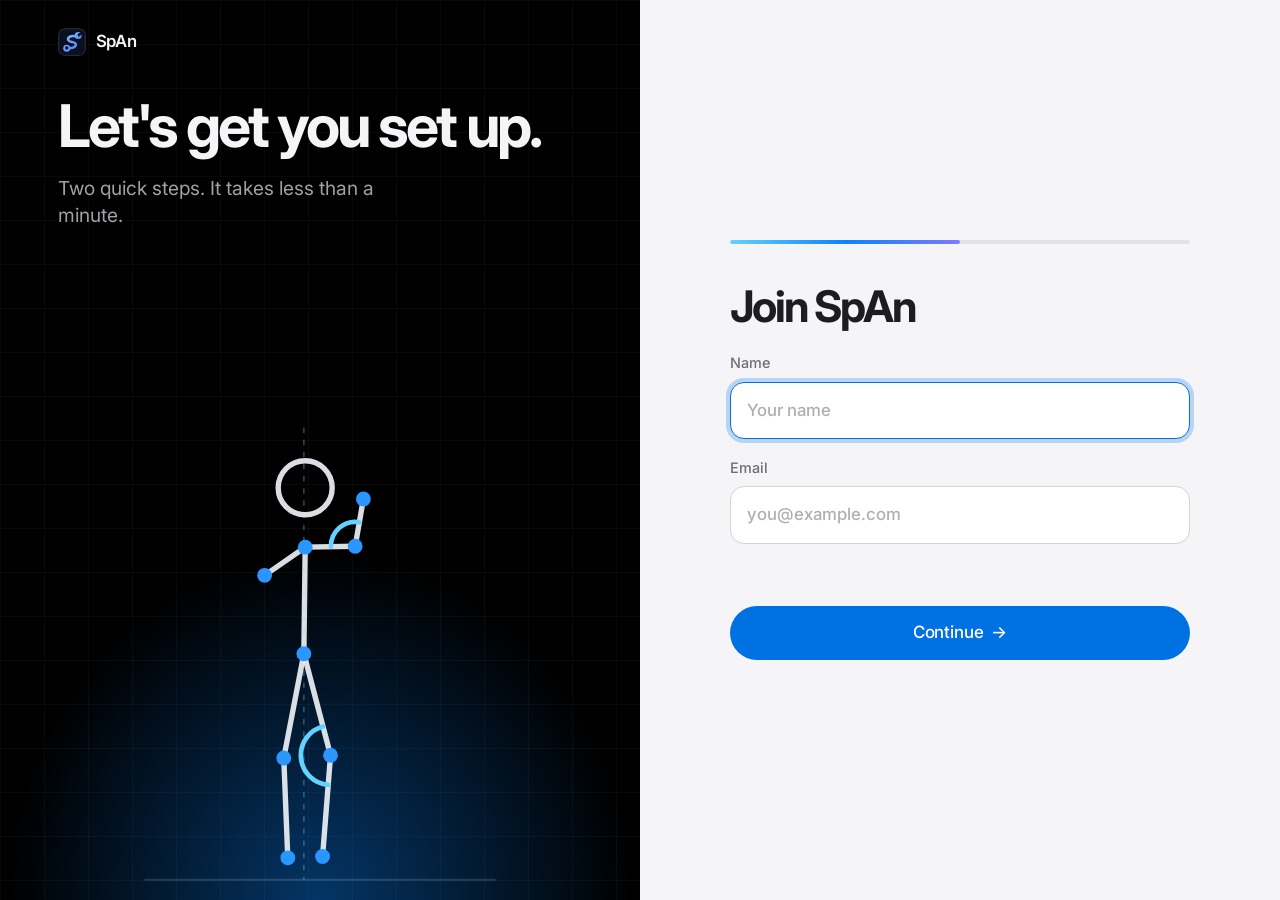
==== dashboard.html @ 06a936cd "Signup + Dashboard" ====
<!DOCTYPE html>
<html lang="en">
<head>
  <meta charset="UTF-8">
  <meta name="viewport" content="width=device-width, initial-scale=1">
  <title>Dashboard | SpAn</title>
  <meta name="theme-color" content="#000000">
  <link rel="icon" href="favicon.svg" type="image/svg+xml">
  <link rel="apple-touch-icon" href="favicon.svg">
  <link rel="preconnect" href="https://fonts.googleapis.com">
  <link rel="preconnect" href="https://fonts.gstatic.com" crossorigin>
  <link href="https://fonts.googleapis.com/css2?family=Inter:wght@400;500;600;700;800&display=swap" rel="stylesheet">
  <link rel="stylesheet" href="css/base.css">
  <link rel="stylesheet" href="css/dashboard.css">
</head>
<body class="theme-light">

  <header class="nav">
    <div class="nav-inner">
      <a class="logo" href="index.html" aria-label="SpAn home">
        <img src="favicon.svg" alt="" width="26" height="26">
        <span>SpAn</span>
      </a>
      <button class="nav-link signout" id="signout" type="button">Sign out</button>
    </div>
  </header>

  <main class="dash">
    <div class="welcome">
      <h1 id="welcome">Welcome</h1>
      <p id="welcome-sub"></p>
    </div>

    <div class="cols">

      <!-- COLUMN 1: you -->
      <div class="col">
        <section class="card reveal" data-delay="0">
          <h2>Your profile</h2>
          <div class="stats">
            <div class="stat"><span class="stat-v"><b id="s-height">0</b><small>cm</small></span><span class="stat-l">Height</span></div>
            <div class="stat"><span class="stat-v"><b id="s-wingspan">0</b><small>cm</small></span><span class="stat-l">Wingspan</span></div>
            <div class="stat"><span class="stat-v"><b id="s-weight">0</b><small>kg</small></span><span class="stat-l">Weight</span></div>
            <div class="stat"><span class="stat-v"><b id="s-vertical">0</b><small>cm</small></span><span class="stat-l">Vertical</span></div>
          </div>
          <p class="ratio-line">Wingspan-to-height <b id="s-ratio">&ndash;</b></p>
        </section>

        <section class="card reveal" data-delay="100">
          <h2>You vs <span id="cmp-name">match</span></h2>
          <div class="cmp" id="cmp"></div>
          <div class="legend"><span><i class="you"></i>You</span><span><i class="them"></i><span id="cmp-legend-name">Match</span></span></div>
        </section>

        <section class="card reveal" data-delay="200">
          <h2>Starter tips</h2>
          <ul class="tips" id="tips"></ul>
        </section>
      </div>

      <!-- COLUMN 2: match + form -->
      <div class="col">
        <section class="card match reveal" data-delay="60">
          <div class="avatar" id="m-avatar">--</div>
          <div class="match-info">
            <h2 id="m-name">&ndash;</h2>
            <p><span class="tag" id="m-source"></span><span id="m-build"></span></p>
          </div>
          <div class="ring" title="How closely your build matches">
            <svg viewBox="0 0 64 64" aria-hidden="true">
              <circle cx="32" cy="32" r="26" class="ring-bg"/>
              <circle cx="32" cy="32" r="26" class="ring-fg" id="ring-fg"/>
            </svg>
            <span class="ring-num"><b id="m-score">0</b>%</span>
          </div>
        </section>

        <section class="card form-card theme-dark reveal" data-delay="160">
          <div class="card-head">
            <h2>Shooting form</h2>
            <span class="phase-chip" id="f-phase">Set</span>
          </div>
          <div class="figure-wrap"><svg id="figure" role="img" aria-label="Animated shooting form skeleton"></svg></div>
          <div class="scrub">
            <input type="range" id="scrub" min="0" max="100" value="0" step="1" aria-label="Scrub through the shooting motion">
            <div class="scrub-labels"><span>Set</span><span>Load</span><span>Release</span><span>Follow</span></div>
          </div>
          <div class="readouts">
            <div><span>Elbow</span><b id="r-elbow">&ndash;</b></div>
            <div><span>Knee</span><b id="r-knee">&ndash;</b></div>
          </div>
          <p class="hint" id="scrub-hint">Drag to scrub through the shot</p>
        </section>
      </div>

      <!-- COLUMN 3: training + videos -->
      <div class="col">
        <section class="card reveal" data-delay="120">
          <div class="card-head">
            <h2>Training</h2>
            <span class="status"><i></i>Awaiting first session</span>
          </div>
          <ul class="areas-list">
            <li><span>Arm position and elbow angle</span><em><i></i></em></li>
            <li><span>Knee bend and leg extension</span><em><i></i></em></li>
            <li><span>Body alignment</span><em><i></i></em></li>
            <li><span>Jump height and release timing</span><em><i></i></em></li>
            <li><span>Follow-through</span><em><i></i></em></li>
          </ul>
          <p class="note">Camera comparison appears here once the model is connected.</p>
        </section>

        <section class="card theme-dark reveal" data-delay="220">
          <div class="card-head">
            <h2>Game videos</h2>
            <span class="status soon">Soon</span>
          </div>
          <div class="clips">
            <div class="clip"><span></span></div>
            <div class="clip"><span></span></div>
            <div class="clip"><span></span></div>
          </div>
          <p class="note">Footage of <span id="clip-name">your match</span> will play here.</p>
        </section>
      </div>

    </div>
  </main>

  <script src="js/storage.js"></script>
  <script src="js/common.js"></script>
  <script src="js/pose.js"></script>
  <script src="js/players.js"></script>
  <script src="js/dashboard.js"></script>
</body>
</html>
---- css/base.css ----
/* ===== Tokens ===== */
:root {
  --blue: #0071e3;
  --blue-hover: #0077ed;
  --cyan: #64d2ff;
  --grad: linear-gradient(90deg, #64d2ff, #0a84ff 50%, #7d7aff);
  --pad: clamp(20px, 5vw, 96px);   /* page gutter: sections run edge to edge */
  --radius: 32px;
  --ease: cubic-bezier(0.22, 1, 0.36, 1);
  --font: -apple-system, BlinkMacSystemFont, "SF Pro Display", "Inter", "Segoe UI", Roboto, sans-serif;
}

/* Dark scope (default) */
:root, .theme-dark {
  --bg: #000;
  --text: #f5f5f7;
  --muted: #a1a1a6;
  --card: #1d1d1f;
  --card-2: rgba(255, 255, 255, 0.07);
  --line: rgba(255, 255, 255, 0.14);
  --accent: #2997ff;
  --track: rgba(255, 255, 255, 0.12);
  --them: rgba(255, 255, 255, 0.42);
  --field-bg: rgba(255, 255, 255, 0.07);
  --field-line: rgba(255, 255, 255, 0.2);
  --bad: #ff6961;
}
/* Light scope */
.theme-light {
  --bg: #f5f5f7;
  --text: #1d1d1f;
  --muted: #6e6e73;
  --card: #fff;
  --card-2: #f5f5f7;
  --line: rgba(0, 0, 0, 0.12);
  --accent: #0071e3;
  --track: rgba(0, 0, 0, 0.08);
  --them: rgba(60, 60, 67, 0.3);
  --field-bg: #fff;
  --field-line: #d2d2d7;
  --bad: #d70015;
}
.theme-dark, .theme-light { background: var(--bg); color: var(--text); }

/* ===== Reset ===== */
* { box-sizing: border-box; }
html { scroll-behavior: smooth; scroll-padding-top: 64px; }
body {
  margin: 0; font-family: var(--font); line-height: 1.5; min-height: 100vh;
  -webkit-font-smoothing: antialiased; text-rendering: optimizeLegibility;
}
a { color: inherit; text-decoration: none; }
h1, h2, h3, p, ol, ul { margin: 0; }
::selection { background: rgba(0, 113, 227, 0.35); }
:focus-visible { outline: 2px solid var(--blue); outline-offset: 3px; border-radius: 8px; }

/* ===== Nav (translucent dark on every page, like apple.com) ===== */
.nav {
  position: sticky; top: 0; z-index: 50; color: #f5f5f7;
  background: rgba(22, 22, 23, 0.8);
  -webkit-backdrop-filter: saturate(180%) blur(20px);
  backdrop-filter: saturate(180%) blur(20px);
}
.nav-inner { height: 48px; padding: 0 var(--pad); display: flex; align-items: center; justify-content: space-between; gap: 24px; }
.logo { display: flex; align-items: center; gap: 10px; font-weight: 600; font-size: 1.05rem; letter-spacing: -0.01em; }
.logo img { border-radius: 7px; display: block; }
.nav-link { color: rgba(245, 245, 247, 0.8); font-size: 0.82rem; transition: color 0.2s; }
.nav-link:hover { color: #fff; }

/* ===== Buttons ===== */
.btn {
  display: inline-flex; align-items: center; justify-content: center; gap: 8px;
  padding: 14px 28px; border-radius: 980px; border: 0; cursor: pointer;
  font: inherit; font-size: 1.06rem; font-weight: 500; letter-spacing: -0.01em;
  transition: background 0.25s, transform 0.35s var(--ease);
}
.btn:active { transform: scale(0.97); }
.btn.primary { background: var(--blue); color: #fff; }
.btn.primary:hover { background: var(--blue-hover); transform: scale(1.03); }
.btn.small { padding: 5px 14px; font-size: 0.8rem; }
.btn.block { width: 100%; }
.btn .arrow { transition: transform 0.3s var(--ease); }
.btn:hover .arrow { transform: translateX(4px); }

/* ===== Forms ===== */
.field { display: grid; gap: 8px; font-size: 0.9rem; font-weight: 500; color: var(--muted); }
.field input {
  width: 100%; padding: 15px 16px; border-radius: 14px; border: 1px solid var(--field-line);
  background: var(--field-bg); color: var(--text); font: inherit; font-size: 1.05rem;
  transition: border-color 0.2s, box-shadow 0.2s;
}
.field input::placeholder { color: #8e8e93; opacity: 0.7; }
.field input:focus { outline: none; border-color: var(--blue); box-shadow: 0 0 0 4px rgba(0, 113, 227, 0.25); }
.field input.invalid { border-color: var(--bad); box-shadow: 0 0 0 4px rgba(255, 69, 58, 0.16); animation: shake 0.35s; }
.error { color: var(--bad); font-size: 0.9rem; min-height: 1.3em; }
@keyframes shake { 25% { transform: translateX(-4px); } 50% { transform: translateX(4px); } 75% { transform: translateX(-2px); } }

/* ===== Footer ===== */
.footer { padding: 28px var(--pad); color: var(--muted); border-top: 1px solid var(--line); font-size: 0.78rem; text-align: center; }

/* ===== Scroll reveal ===== */
.js .reveal { opacity: 0; transform: translateY(32px); transition: opacity 1s var(--ease), transform 1s var(--ease); }
.js .reveal.in { opacity: 1; transform: none; }

/* ===== Page transition ===== */
body { animation: pageIn 0.6s var(--ease) both; }
body.leaving { opacity: 0; transform: scale(0.99); transition: opacity 0.3s ease, transform 0.3s ease; }
@keyframes pageIn { from { opacity: 0; } to { opacity: 1; } }

@media (prefers-reduced-motion: reduce) {
  html { scroll-behavior: auto; }
  *, *::before, *::after { animation-duration: 0.01ms !important; animation-iteration-count: 1 !important; transition-duration: 0.01ms !important; }
  .js .reveal { opacity: 1; transform: none; }
}
---- css/dashboard.css ----
.signout { background: none; border: 0; padding: 6px 2px; font-family: inherit; cursor: pointer; }

/* Full-width layout: no max-width, just the page gutter */
.dash { padding: clamp(40px, 7vh, 80px) var(--pad) 120px; }

.welcome { margin-bottom: clamp(32px, 5vh, 56px); animation: rise 0.9s var(--ease) both; }
.welcome h1 { font-size: clamp(2.6rem, 6vw, 5rem); font-weight: 700; letter-spacing: -0.05em; line-height: 1.03; }
.welcome p { color: var(--muted); font-size: clamp(1.1rem, 1.8vw, 1.5rem); letter-spacing: -0.01em; margin-top: 12px; }
@keyframes rise { from { opacity: 0; transform: translateY(20px); } to { opacity: 1; transform: none; } }

/* 3 columns across the whole screen */
.cols { display: grid; grid-template-columns: minmax(0, 1fr) minmax(0, 1.15fr) minmax(0, 1fr); gap: 20px; align-items: start; }
.col { display: grid; gap: 20px; }

.card {
  background: var(--card); border-radius: var(--radius); padding: clamp(24px, 2.2vw, 36px);
  transition: transform 0.6s var(--ease), box-shadow 0.6s var(--ease), opacity 1s var(--ease);
}
.js .card.reveal { transition: opacity 1s var(--ease), transform 1s var(--ease), box-shadow 0.6s var(--ease); }
.js .card.reveal.in:hover { transform: translateY(-4px); box-shadow: 0 40px 80px -40px rgba(0, 0, 0, 0.3); }
.card.theme-dark { background: #000; }
.card h2 { font-size: 1.4rem; font-weight: 700; letter-spacing: -0.03em; margin-bottom: 20px; line-height: 1.2; }
.card-head { display: flex; align-items: center; justify-content: space-between; gap: 12px; margin-bottom: 20px; }
.card-head h2 { margin: 0; }

/* Profile */
.stats { display: grid; grid-template-columns: 1fr 1fr; gap: 12px; }
.stat {
  display: grid; gap: 2px; padding: 18px 20px; border-radius: 22px; background: var(--card-2);
  transition: transform 0.4s var(--ease), background 0.3s;
}
.stat:hover { transform: translateY(-3px); background: rgba(0, 113, 227, 0.08); }
.stat-v { display: flex; align-items: baseline; gap: 5px; }
.stat-v b { font-size: clamp(2rem, 2.6vw, 2.8rem); font-weight: 700; letter-spacing: -0.04em; font-variant-numeric: tabular-nums; }
.stat-v small { color: var(--muted); font-size: 0.85rem; }
.stat-l { color: var(--muted); font-size: 0.85rem; }
.ratio-line { margin-top: 18px; font-size: 0.92rem; color: var(--muted); }
.ratio-line b { color: var(--accent); margin-left: 6px; font-variant-numeric: tabular-nums; }

/* Comparison */
.cmp { display: grid; gap: 18px; }
.cmp-row { display: grid; gap: 7px; }
.cmp-top { display: flex; justify-content: space-between; font-size: 0.9rem; color: var(--muted); }
.cmp-top b { color: var(--text); font-weight: 600; font-variant-numeric: tabular-nums; }
.cmp-top .vals { display: flex; gap: 10px; }
.bar { height: 6px; border-radius: 6px; background: var(--track); overflow: hidden; }
.bar i { display: block; height: 100%; width: 0; border-radius: 6px; transition: width 1.2s var(--ease); }
.bar.you i { background: var(--grad); }
.bar.them i { background: var(--them); }
.legend { display: flex; gap: 16px; margin-top: 20px; font-size: 0.8rem; color: var(--muted); }
.legend span { display: inline-flex; align-items: center; gap: 6px; }
.legend i { width: 8px; height: 8px; border-radius: 50%; display: inline-block; }
.legend .you { background: var(--accent); }
.legend .them { background: var(--them); }

/* Tips */
.tips { list-style: none; margin: 0; padding: 0; display: grid; gap: 16px; }
.tips li { position: relative; padding-left: 22px; font-size: 0.98rem; line-height: 1.5; }
.tips li::before { content: ""; position: absolute; left: 0; top: 0.55em; width: 8px; height: 8px; border-radius: 50%; background: var(--accent); }

/* Match card (blue gradient tile) */
.card.match {
  display: flex; align-items: center; gap: 18px; color: #fff;
  background: linear-gradient(135deg, #0a84ff 0%, #5e5ce6 100%);
}
.avatar {
  width: 60px; height: 60px; flex: none; border-radius: 20px; display: grid; place-items: center;
  font-weight: 700; letter-spacing: 0.02em; color: #fff; background: rgba(255, 255, 255, 0.22);
}
.match-info { flex: 1; min-width: 0; }
.match-info h2 { font-size: 1.5rem; margin: 0 0 6px; }
.match-info p { display: flex; align-items: center; gap: 8px; color: rgba(255, 255, 255, 0.82); font-size: 0.85rem; flex-wrap: wrap; }
.tag { padding: 2px 10px; border-radius: 999px; background: rgba(255, 255, 255, 0.22); color: #fff; font-weight: 600; font-size: 0.75rem; }
.ring { position: relative; width: 72px; height: 72px; flex: none; }
.ring svg { width: 100%; height: 100%; transform: rotate(-90deg); }
.ring circle { fill: none; stroke-width: 5; }
.ring-bg { stroke: rgba(255, 255, 255, 0.28); }
.ring-fg { stroke: #fff; stroke-linecap: round; stroke-dasharray: 163.4; stroke-dashoffset: 163.4; transition: stroke-dashoffset 1.6s 0.3s var(--ease); }
.ring-num { position: absolute; inset: 0; display: flex; align-items: center; justify-content: center; gap: 1px; font-size: 0.8rem; color: rgba(255, 255, 255, 0.85); }
.ring-num b { font-size: 1.15rem; color: #fff; font-variant-numeric: tabular-nums; }

/* Form viewer (dark tile) */
.phase-chip { padding: 5px 14px; border-radius: 999px; font-size: 0.78rem; font-weight: 600; background: var(--blue); color: #fff; }
.figure-wrap {
  border-radius: 24px; padding: 18px 8px 8px;
  background:
    linear-gradient(rgba(255, 255, 255, 0.04) 1px, transparent 1px) 0 0 / 32px 32px,
    linear-gradient(90deg, rgba(255, 255, 255, 0.04) 1px, transparent 1px) 0 0 / 32px 32px,
    radial-gradient(60% 60% at 50% 100%, rgba(10, 132, 255, 0.22), transparent 70%),
    #0b0b0d;
}
.figure-wrap svg { width: 100%; max-width: clamp(300px, 28vw, 460px); height: auto; display: block; margin: 0 auto; }

.scrub { margin-top: 24px; }
.scrub input[type="range"] { --p: 0%; -webkit-appearance: none; appearance: none; width: 100%; height: 24px; background: transparent; cursor: grab; margin: 0; }
.scrub input[type="range"]:active { cursor: grabbing; }
.scrub input[type="range"]::-webkit-slider-runnable-track {
  height: 4px; border-radius: 4px;
  background: linear-gradient(90deg, #64d2ff, #0a84ff) 0 / var(--p) 100% no-repeat, rgba(255, 255, 255, 0.14);
}
.scrub input[type="range"]::-moz-range-track { height: 4px; border-radius: 4px; background: rgba(255, 255, 255, 0.14); }
.scrub input[type="range"]::-moz-range-progress { height: 4px; border-radius: 4px; background: linear-gradient(90deg, #64d2ff, #0a84ff); }
.scrub input[type="range"]::-webkit-slider-thumb {
  -webkit-appearance: none; width: 20px; height: 20px; border-radius: 50%; margin-top: -8px; background: #fff; border: 0;
  box-shadow: 0 0 0 5px rgba(10, 132, 255, 0.35), 0 2px 8px rgba(0, 0, 0, 0.5); transition: box-shadow 0.25s;
}
.scrub input[type="range"]:hover::-webkit-slider-thumb { box-shadow: 0 0 0 9px rgba(10, 132, 255, 0.35), 0 2px 8px rgba(0, 0, 0, 0.5); }
.scrub input[type="range"]::-moz-range-thumb { width: 20px; height: 20px; border-radius: 50%; background: #fff; border: 0; box-shadow: 0 0 0 5px rgba(10, 132, 255, 0.35); }
.scrub-labels { display: flex; justify-content: space-between; font-size: 0.72rem; letter-spacing: 0.06em; text-transform: uppercase; color: #6e6e73; margin-top: 4px; }

.readouts { display: grid; grid-template-columns: 1fr 1fr; gap: 12px; margin-top: 20px; }
.readouts div { padding: 16px 18px; border-radius: 20px; background: var(--card-2); display: grid; gap: 2px; }
.readouts span { font-size: 0.8rem; color: var(--muted); }
.readouts b { font-size: clamp(1.7rem, 2.2vw, 2.3rem); font-weight: 700; letter-spacing: -0.03em; font-variant-numeric: tabular-nums; color: var(--cyan); }
.hint { text-align: center; margin-top: 16px; font-size: 0.8rem; color: #6e6e73; transition: opacity 0.4s; }
.hint.gone { opacity: 0; }

/* Training */
.status { display: inline-flex; align-items: center; gap: 7px; font-size: 0.8rem; color: var(--muted); }
.status i { width: 7px; height: 7px; border-radius: 50%; background: var(--accent); animation: pulse 2s ease-in-out infinite; }
.status.soon { padding: 3px 12px; border-radius: 999px; border: 1px solid var(--line); }
@keyframes pulse { 0%, 100% { opacity: 0.35; transform: scale(0.85); } 50% { opacity: 1; transform: scale(1.2); } }

.areas-list { list-style: none; margin: 0; padding: 0; display: grid; gap: 18px; }
.areas-list li { display: grid; gap: 9px; font-size: 0.98rem; font-weight: 500; }
.areas-list em { display: block; height: 5px; border-radius: 5px; background: var(--track); overflow: hidden; position: relative; }
.areas-list em i {
  position: absolute; inset: 0 auto 0 -40%; width: 40%; border-radius: 5px;
  background: linear-gradient(90deg, transparent, rgba(10, 132, 255, 0.55), transparent);
  animation: scan 2.6s ease-in-out infinite;
}
.areas-list li:nth-child(2) em i { animation-delay: 0.2s; }
.areas-list li:nth-child(3) em i { animation-delay: 0.4s; }
.areas-list li:nth-child(4) em i { animation-delay: 0.6s; }
.areas-list li:nth-child(5) em i { animation-delay: 0.8s; }
@keyframes scan { 0% { left: -40%; } 100% { left: 100%; } }
.note { margin-top: 20px; font-size: 0.85rem; color: var(--muted); line-height: 1.5; }

/* Clips */
.clips { display: grid; gap: 12px; }
.clip {
  position: relative; height: 96px; border-radius: 20px; overflow: hidden;
  background:
    radial-gradient(140px 80px at 30% 130%, rgba(10, 132, 255, 0.35), transparent),
    linear-gradient(rgba(255, 255, 255, 0.04) 1px, transparent 1px) 0 0 / 20px 20px,
    linear-gradient(90deg, rgba(255, 255, 255, 0.04) 1px, transparent 1px) 0 0 / 20px 20px,
    #111113;
  transition: transform 0.4s var(--ease);
}
.clip:hover { transform: scale(1.02); }
.clip span {
  position: absolute; left: 50%; top: 50%; width: 38px; height: 38px; margin: -19px 0 0 -19px; border-radius: 50%;
  background: rgba(255, 255, 255, 0.12); border: 1px solid rgba(255, 255, 255, 0.22);
}
.clip span::after {
  content: ""; position: absolute; left: 15px; top: 11px; border-left: 12px solid rgba(255, 255, 255, 0.8);
  border-top: 8px solid transparent; border-bottom: 8px solid transparent;
}

/* Responsive */
@media (max-width: 1000px) {
  .cols { grid-template-columns: 1fr; }
}
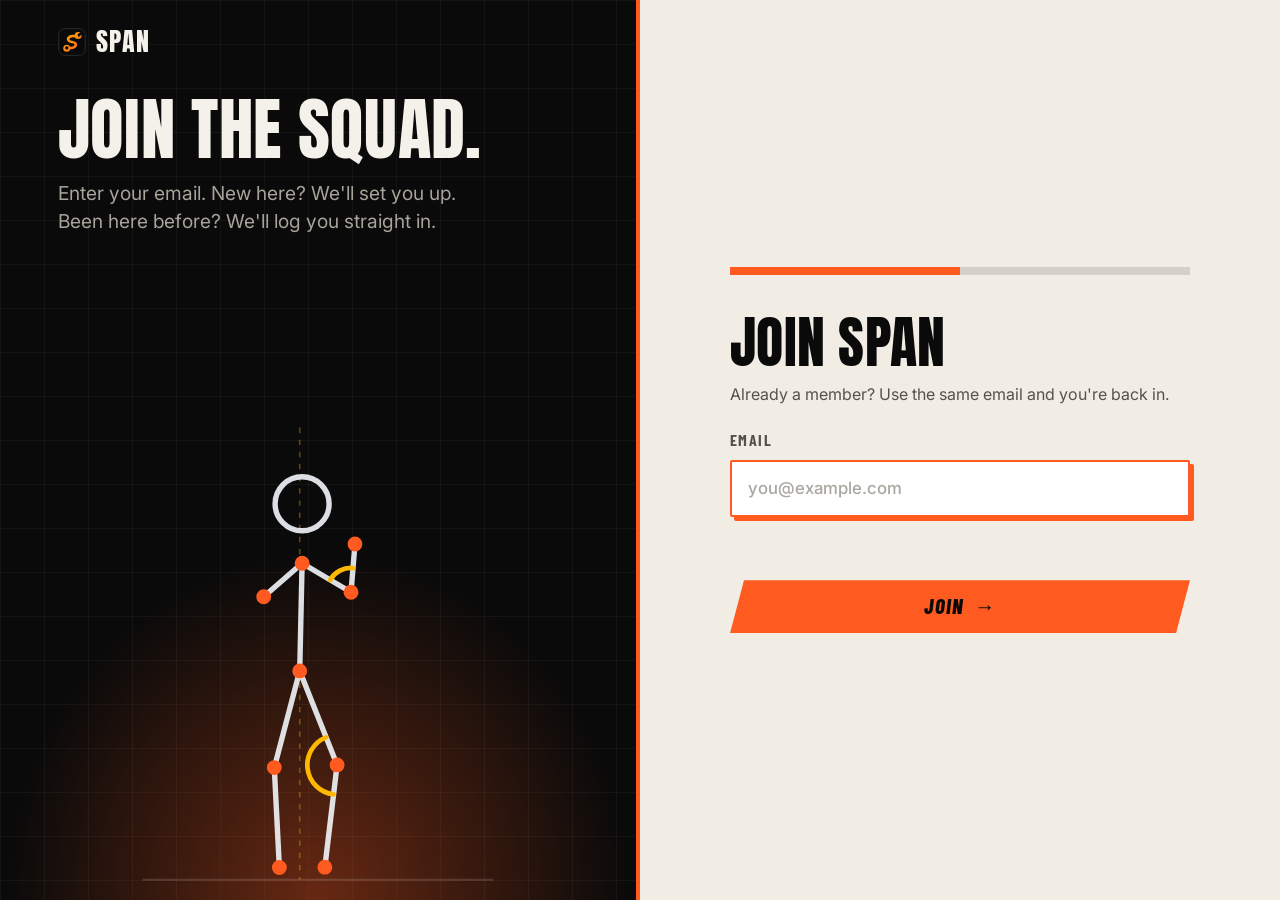
==== commit 8adaa286: "Make website sporty" ====
--- a/dashboard.html
+++ b/dashboard.html
@@ -4,12 +4,12 @@
   <meta charset="UTF-8">
   <meta name="viewport" content="width=device-width, initial-scale=1">
   <title>Dashboard | SpAn</title>
-  <meta name="theme-color" content="#000000">
+  <meta name="theme-color" content="#0a0a0a">
   <link rel="icon" href="favicon.svg" type="image/svg+xml">
   <link rel="apple-touch-icon" href="favicon.svg">
   <link rel="preconnect" href="https://fonts.googleapis.com">
   <link rel="preconnect" href="https://fonts.gstatic.com" crossorigin>
-  <link href="https://fonts.googleapis.com/css2?family=Inter:wght@400;500;600;700;800&display=swap" rel="stylesheet">
+  <link href="https://fonts.googleapis.com/css2?family=Anton&family=Barlow+Condensed:ital,wght@0,600;0,700;1,700;1,800&family=Caveat:wght@600&family=Inter:wght@400;500;600;700&display=swap" rel="stylesheet">
   <link rel="stylesheet" href="css/base.css">
   <link rel="stylesheet" href="css/dashboard.css">
 </head>
@@ -107,7 +107,7 @@
             <li><span>Jump height and release timing</span><em><i></i></em></li>
             <li><span>Follow-through</span><em><i></i></em></li>
           </ul>
-          <p class="note">Camera comparison appears here once the model is connected.</p>
+          <p class="note">Tap a line to see what we look at. Camera comparison appears here once the model is connected.</p>
         </section>
 
         <section class="card theme-dark reveal" data-delay="220">
@@ -131,6 +131,8 @@
   <script src="js/common.js"></script>
   <script src="js/pose.js"></script>
   <script src="js/players.js"></script>
+  <script src="js/sketch.js"></script>
+  <script src="js/areas.js"></script>
   <script src="js/dashboard.js"></script>
 </body>
 </html>
--- a/css/base.css
+++ b/css/base.css
@@ -1,102 +1,127 @@
 /* ===== Tokens ===== */
 :root {
-  --blue: #0071e3;
-  --blue-hover: #0077ed;
-  --cyan: #64d2ff;
-  --grad: linear-gradient(90deg, #64d2ff, #0a84ff 50%, #7d7aff);
+  --hot: #ff5a1f;
+  --hot-hover: #ff7440;
+  --amber: #ffb800;
+  --ink: #0a0a0a;
+  --grad: linear-gradient(90deg, #ff5a1f, #ffb800);
   --pad: clamp(20px, 5vw, 96px);   /* page gutter: sections run edge to edge */
-  --radius: 32px;
+  --radius: 6px;
   --ease: cubic-bezier(0.22, 1, 0.36, 1);
-  --font: -apple-system, BlinkMacSystemFont, "SF Pro Display", "Inter", "Segoe UI", Roboto, sans-serif;
+  --font: "Inter", -apple-system, BlinkMacSystemFont, "Segoe UI", Roboto, sans-serif;
+  --font-display: "Anton", "Impact", "Haettenschweiler", "Arial Narrow Bold", sans-serif;
+  --font-label: "Barlow Condensed", "Arial Narrow", "Roboto Condensed", sans-serif;
+  --font-hand: "Caveat", "Segoe Print", "Bradley Hand", cursive;
 }
 
 /* Dark scope (default) */
 :root, .theme-dark {
-  --bg: #000;
-  --text: #f5f5f7;
-  --muted: #a1a1a6;
-  --card: #1d1d1f;
+  --bg: #0a0a0a;
+  --text: #f4f1ea;
+  --muted: #a8a49b;
+  --card: #151515;
   --card-2: rgba(255, 255, 255, 0.07);
-  --line: rgba(255, 255, 255, 0.14);
-  --accent: #2997ff;
-  --track: rgba(255, 255, 255, 0.12);
+  --line: rgba(255, 255, 255, 0.18);
+  --accent: #ff5a1f;
+  --track: rgba(255, 255, 255, 0.13);
   --them: rgba(255, 255, 255, 0.42);
-  --field-bg: rgba(255, 255, 255, 0.07);
-  --field-line: rgba(255, 255, 255, 0.2);
-  --bad: #ff6961;
-}
-/* Light scope */
+  --field-bg: rgba(255, 255, 255, 0.06);
+  --field-line: rgba(255, 255, 255, 0.3);
+  --bad: #ff6b6b;
+}
+/* Light scope (warm paper) */
 .theme-light {
-  --bg: #f5f5f7;
-  --text: #1d1d1f;
-  --muted: #6e6e73;
+  --bg: #f1ede4;
+  --text: #0a0a0a;
+  --muted: #55524b;
   --card: #fff;
-  --card-2: #f5f5f7;
-  --line: rgba(0, 0, 0, 0.12);
-  --accent: #0071e3;
-  --track: rgba(0, 0, 0, 0.08);
-  --them: rgba(60, 60, 67, 0.3);
+  --card-2: #e9e4d9;
+  --line: rgba(10, 10, 10, 0.18);
+  --accent: #e1380a;
+  --track: rgba(10, 10, 10, 0.12);
+  --them: rgba(10, 10, 10, 0.34);
   --field-bg: #fff;
-  --field-line: #d2d2d7;
-  --bad: #d70015;
-}
-.theme-dark, .theme-light { background: var(--bg); color: var(--text); }
+  --field-line: #0a0a0a;
+  --bad: #c40018;
+}
+/* Hot scope (solid orange) */
+.theme-hot {
+  --bg: #ff5a1f;
+  --text: #0a0a0a;
+  --muted: rgba(10, 10, 10, 0.72);
+  --card: #0a0a0a;
+  --card-2: rgba(10, 10, 10, 0.1);
+  --line: rgba(10, 10, 10, 0.28);
+  --accent: #0a0a0a;
+  --track: rgba(10, 10, 10, 0.18);
+}
+.theme-dark, .theme-light, .theme-hot { background: var(--bg); color: var(--text); }
 
 /* ===== Reset ===== */
 * { box-sizing: border-box; }
-html { scroll-behavior: smooth; scroll-padding-top: 64px; }
+html { scroll-behavior: smooth; scroll-padding-top: 72px; }
+html, body { overflow-x: clip; }
 body {
   margin: 0; font-family: var(--font); line-height: 1.5; min-height: 100vh;
   -webkit-font-smoothing: antialiased; text-rendering: optimizeLegibility;
 }
 a { color: inherit; text-decoration: none; }
 h1, h2, h3, p, ol, ul { margin: 0; }
-::selection { background: rgba(0, 113, 227, 0.35); }
-:focus-visible { outline: 2px solid var(--blue); outline-offset: 3px; border-radius: 8px; }
-
-/* ===== Nav (translucent dark on every page, like apple.com) ===== */
+/* Block display type: Anton only ships one weight, so never ask for bold. */
+h1, h2 { font-family: var(--font-display); font-weight: 400; text-transform: uppercase; }
+::selection { background: var(--hot); color: #0a0a0a; }
+:focus-visible { outline: 3px solid var(--hot); outline-offset: 3px; }
+
+/* ===== Nav ===== */
 .nav {
-  position: sticky; top: 0; z-index: 50; color: #f5f5f7;
-  background: rgba(22, 22, 23, 0.8);
-  -webkit-backdrop-filter: saturate(180%) blur(20px);
-  backdrop-filter: saturate(180%) blur(20px);
-}
-.nav-inner { height: 48px; padding: 0 var(--pad); display: flex; align-items: center; justify-content: space-between; gap: 24px; }
-.logo { display: flex; align-items: center; gap: 10px; font-weight: 600; font-size: 1.05rem; letter-spacing: -0.01em; }
+  position: sticky; top: 0; z-index: 50; color: #f4f1ea;
+  background: rgba(10, 10, 10, 0.88); border-bottom: 3px solid var(--hot);
+  -webkit-backdrop-filter: saturate(160%) blur(16px);
+  backdrop-filter: saturate(160%) blur(16px);
+}
+.nav-inner { height: 58px; padding: 0 var(--pad); display: flex; align-items: center; justify-content: space-between; gap: 24px; }
+.logo { display: flex; align-items: center; gap: 10px; font-family: var(--font-display); font-size: 1.6rem; letter-spacing: 0.04em; text-transform: uppercase; line-height: 1; }
 .logo img { border-radius: 7px; display: block; }
-.nav-link { color: rgba(245, 245, 247, 0.8); font-size: 0.82rem; transition: color 0.2s; }
-.nav-link:hover { color: #fff; }
-
-/* ===== Buttons ===== */
+.nav-link { font-family: var(--font-label); font-weight: 700; text-transform: uppercase; letter-spacing: 0.08em; color: rgba(244, 241, 234, 0.8); font-size: 1rem; transition: color 0.2s; }
+.nav-link:hover { color: var(--hot); }
+
+/* ===== Buttons: slanted, uppercase, loud ===== */
 .btn {
-  display: inline-flex; align-items: center; justify-content: center; gap: 8px;
-  padding: 14px 28px; border-radius: 980px; border: 0; cursor: pointer;
-  font: inherit; font-size: 1.06rem; font-weight: 500; letter-spacing: -0.01em;
-  transition: background 0.25s, transform 0.35s var(--ease);
+  display: inline-flex; align-items: center; justify-content: center; gap: 10px;
+  padding: 15px 38px; border: 0; cursor: pointer; border-radius: 0;
+  font-family: var(--font-label); font-style: italic; font-weight: 800; font-size: 1.3rem;
+  text-transform: uppercase; letter-spacing: 0.05em; line-height: 1.1;
+  clip-path: polygon(14px 0, 100% 0, calc(100% - 14px) 100%, 0 100%);
+  transition: background 0.25s, transform 0.35s var(--ease), color 0.25s;
 }
 .btn:active { transform: scale(0.97); }
-.btn.primary { background: var(--blue); color: #fff; }
-.btn.primary:hover { background: var(--blue-hover); transform: scale(1.03); }
-.btn.small { padding: 5px 14px; font-size: 0.8rem; }
+.btn.primary { background: var(--hot); color: var(--ink); }
+.btn.primary:hover { background: var(--amber); transform: scale(1.04); }
+.btn.small { padding: 7px 26px; font-size: 1.05rem; clip-path: polygon(9px 0, 100% 0, calc(100% - 9px) 100%, 0 100%); }
 .btn.block { width: 100%; }
+.btn:disabled { cursor: not-allowed; opacity: 0.55; }
+.btn:disabled:hover { transform: none; }
+.btn:focus-visible { clip-path: none; outline: 3px solid #fff; outline-offset: 3px; }
 .btn .arrow { transition: transform 0.3s var(--ease); }
-.btn:hover .arrow { transform: translateX(4px); }
+.btn:hover .arrow { transform: translateX(5px); }
 
 /* ===== Forms ===== */
-.field { display: grid; gap: 8px; font-size: 0.9rem; font-weight: 500; color: var(--muted); }
+.field { display: grid; gap: 8px; font-family: var(--font-label); font-size: 1rem; font-weight: 700; letter-spacing: 0.09em; text-transform: uppercase; color: var(--muted); }
+.field.wide { grid-column: 1 / -1; }
 .field input {
-  width: 100%; padding: 15px 16px; border-radius: 14px; border: 1px solid var(--field-line);
-  background: var(--field-bg); color: var(--text); font: inherit; font-size: 1.05rem;
+  width: 100%; padding: 14px 16px; border-radius: 2px; border: 2px solid var(--field-line);
+  background: var(--field-bg); color: var(--text); font: inherit; font-family: var(--font); font-size: 1.05rem; font-weight: 500;
+  letter-spacing: 0; text-transform: none;
   transition: border-color 0.2s, box-shadow 0.2s;
 }
-.field input::placeholder { color: #8e8e93; opacity: 0.7; }
-.field input:focus { outline: none; border-color: var(--blue); box-shadow: 0 0 0 4px rgba(0, 113, 227, 0.25); }
-.field input.invalid { border-color: var(--bad); box-shadow: 0 0 0 4px rgba(255, 69, 58, 0.16); animation: shake 0.35s; }
-.error { color: var(--bad); font-size: 0.9rem; min-height: 1.3em; }
+.field input::placeholder { color: #8e8a80; opacity: 0.75; }
+.field input:focus { outline: none; border-color: var(--hot); box-shadow: 4px 4px 0 var(--hot); }
+.field input.invalid { border-color: var(--bad); box-shadow: 4px 4px 0 var(--bad); animation: shake 0.35s; }
+.error { color: var(--bad); font-size: 0.92rem; font-weight: 600; min-height: 1.3em; }
 @keyframes shake { 25% { transform: translateX(-4px); } 50% { transform: translateX(4px); } 75% { transform: translateX(-2px); } }
 
 /* ===== Footer ===== */
-.footer { padding: 28px var(--pad); color: var(--muted); border-top: 1px solid var(--line); font-size: 0.78rem; text-align: center; }
+.footer { padding: 28px var(--pad); color: var(--muted); border-top: 3px solid var(--ink); font-family: var(--font-label); font-weight: 600; letter-spacing: 0.1em; text-transform: uppercase; font-size: 0.92rem; text-align: center; }
 
 /* ===== Scroll reveal ===== */
 .js .reveal { opacity: 0; transform: translateY(32px); transition: opacity 1s var(--ease), transform 1s var(--ease); }
@@ -107,8 +132,76 @@
 body.leaving { opacity: 0; transform: scale(0.99); transition: opacity 0.3s ease, transform 0.3s ease; }
 @keyframes pageIn { from { opacity: 0; } to { opacity: 1; } }
 
+/* ===== Hand-drawn sketches (stickmen + measurements) =====
+   Built by js/sketch.js. Add .sk-draw to an <svg> and the strokes draw themselves in. */
+.sk-text { font-family: var(--font-hand); font-weight: 600; font-size: 15px; fill: currentColor; stroke: none; }
+.sk-draw .ln { stroke-dasharray: 1 2; stroke-dashoffset: 1.05; animation: skDraw 0.9s calc(var(--i, 0) * 45ms + var(--d0, 0ms)) ease-out forwards; }
+.sk-draw .sk-fade, .sk-draw .sk-text { opacity: 0; animation: skFade 0.6s calc(var(--d0, 0ms) + 900ms) ease-out forwards; }
+@keyframes skDraw { to { stroke-dashoffset: 0; } }
+@keyframes skFade { to { opacity: 1; } }
+
+/* ===== Training popup (shared by the launch page and the dashboard) ===== */
+body.modal-open { overflow: hidden; }
+.modal {
+  width: min(94vw, 780px); max-height: min(90vh, 880px); padding: 0; margin: auto; overflow: auto;
+  border: 3px solid var(--ink); border-radius: var(--radius); box-shadow: 10px 10px 0 var(--hot);
+  background: var(--bg); color: var(--text);
+}
+.modal::backdrop { background: rgba(10, 10, 10, 0.68); -webkit-backdrop-filter: blur(3px); backdrop-filter: blur(3px); }
+.modal[open] { animation: modalIn 0.35s var(--ease) both; }
+.modal[open]::backdrop { animation: fadeBackdrop 0.3s ease both; }
+.modal.closing { animation: modalOut 0.2s ease both; }
+.modal.closing::backdrop { animation: fadeBackdrop 0.2s ease reverse both; }
+@keyframes modalIn { from { opacity: 0; transform: translateY(24px) scale(0.96) rotate(-0.6deg); } to { opacity: 1; transform: none; } }
+@keyframes modalOut { to { opacity: 0; transform: translateY(12px) scale(0.98); } }
+@keyframes fadeBackdrop { from { opacity: 0; } to { opacity: 1; } }
+
+.modal-body { padding: clamp(20px, 3.4vw, 36px); display: grid; gap: 22px; }
+.modal-top { display: flex; align-items: flex-start; gap: 16px; }
+.modal-num { font-family: var(--font-display); font-size: clamp(2.6rem, 6vw, 4rem); line-height: 0.9; color: var(--hot); }
+.modal-title { flex: 1; font-size: clamp(1.8rem, 4.6vw, 2.9rem); line-height: 1; letter-spacing: 0.01em; padding-top: 2px; }
+.modal-x {
+  flex: none; width: 40px; height: 40px; border: 2px solid var(--ink); border-radius: 2px; background: #fff; color: var(--ink);
+  font: 700 1.2rem/1 var(--font); cursor: pointer; transition: background 0.2s, transform 0.3s var(--ease);
+}
+.modal-x:hover { background: var(--hot); transform: rotate(90deg); }
+.modal-sum { font-size: 1.05rem; line-height: 1.5; color: var(--muted); max-width: 62ch; }
+
+.fig-pair { display: grid; grid-template-columns: 1fr 1fr; gap: 14px; }
+.fig { margin: 0; border: 2px solid var(--ink); border-radius: 4px; background: #fffdf8; color: var(--ink); overflow: hidden; display: grid; }
+.fig svg { display: block; width: 100%; height: auto; }
+.fig figcaption {
+  display: flex; align-items: center; justify-content: space-between; gap: 8px; padding: 8px 12px;
+  font-family: var(--font-label); font-weight: 800; font-size: 1.02rem; letter-spacing: 0.08em; text-transform: uppercase; border-top: 2px solid var(--ink);
+}
+.fig.fault figcaption { background: var(--hot); color: var(--ink); }
+.fig.target figcaption { background: var(--ink); color: #fff; }
+.fig figcaption span { font-weight: 600; letter-spacing: 0.04em; opacity: 0.85; }
+
+.aim { display: flex; flex-wrap: wrap; gap: 8px; list-style: none; padding: 0; }
+.aim li { padding: 6px 14px; background: var(--ink); color: #fff; font-family: var(--font-label); font-weight: 700; font-size: 1.05rem; letter-spacing: 0.05em; text-transform: uppercase; clip-path: polygon(8px 0, 100% 0, calc(100% - 8px) 100%, 0 100%); }
+.info { display: grid; grid-template-columns: repeat(3, minmax(0, 1fr)); gap: 18px; }
+.info h3 { font-family: var(--font-label); font-weight: 800; text-transform: uppercase; letter-spacing: 0.1em; font-size: 1rem; color: var(--accent); margin-bottom: 6px; border-bottom: 2px solid var(--ink); padding-bottom: 4px; }
+.info p, .info li { font-size: 0.95rem; line-height: 1.45; }
+.info ul { padding-left: 1.1em; margin: 0; display: grid; gap: 4px; }
+.modal-foot { display: flex; align-items: center; justify-content: space-between; gap: 12px; flex-wrap: wrap; border-top: 2px solid var(--ink); padding-top: 16px; }
+.modal-foot small { color: var(--muted); font-size: 0.8rem; flex: 1 1 220px; }
+.modal-nav { display: flex; gap: 8px; }
+.modal-nav button {
+  padding: 8px 18px; border: 2px solid var(--ink); background: #fff; color: var(--ink); cursor: pointer; border-radius: 2px;
+  font-family: var(--font-label); font-weight: 800; font-size: 1rem; letter-spacing: 0.06em; text-transform: uppercase; transition: background 0.2s;
+}
+.modal-nav button:hover { background: var(--hot); }
+
+@media (max-width: 640px) {
+  .fig-pair { grid-template-columns: 1fr; }
+  .info { grid-template-columns: 1fr; }
+}
+
 @media (prefers-reduced-motion: reduce) {
   html { scroll-behavior: auto; }
   *, *::before, *::after { animation-duration: 0.01ms !important; animation-iteration-count: 1 !important; transition-duration: 0.01ms !important; }
   .js .reveal { opacity: 1; transform: none; }
-}+  .sk-draw .ln { stroke-dashoffset: 0; animation: none; }
+  .sk-draw .sk-fade, .sk-draw .sk-text { opacity: 1; animation: none; }
+}
--- a/css/dashboard.css
+++ b/css/dashboard.css
@@ -1,11 +1,11 @@
-.signout { background: none; border: 0; padding: 6px 2px; font-family: inherit; cursor: pointer; }
+.signout { background: none; border: 0; padding: 6px 2px; cursor: pointer; }
 
 /* Full-width layout: no max-width, just the page gutter */
 .dash { padding: clamp(40px, 7vh, 80px) var(--pad) 120px; }
 
 .welcome { margin-bottom: clamp(32px, 5vh, 56px); animation: rise 0.9s var(--ease) both; }
-.welcome h1 { font-size: clamp(2.6rem, 6vw, 5rem); font-weight: 700; letter-spacing: -0.05em; line-height: 1.03; }
-.welcome p { color: var(--muted); font-size: clamp(1.1rem, 1.8vw, 1.5rem); letter-spacing: -0.01em; margin-top: 12px; }
+.welcome h1 { font-size: clamp(3rem, 7vw, 6.4rem); letter-spacing: 0.005em; line-height: 0.98; }
+.welcome p { color: var(--muted); font-size: clamp(1.1rem, 1.8vw, 1.4rem); margin-top: 12px; }
 @keyframes rise { from { opacity: 0; transform: translateY(20px); } to { opacity: 1; transform: none; } }
 
 /* 3 columns across the whole screen */
@@ -13,29 +13,29 @@
 .col { display: grid; gap: 20px; }
 
 .card {
-  background: var(--card); border-radius: var(--radius); padding: clamp(24px, 2.2vw, 36px);
-  transition: transform 0.6s var(--ease), box-shadow 0.6s var(--ease), opacity 1s var(--ease);
+  background: var(--card); border: 3px solid var(--ink); border-radius: var(--radius); box-shadow: 8px 8px 0 var(--ink); padding: clamp(22px, 2.2vw, 34px);
+  transition: transform 0.5s var(--ease), box-shadow 0.5s var(--ease), opacity 1s var(--ease);
 }
-.js .card.reveal { transition: opacity 1s var(--ease), transform 1s var(--ease), box-shadow 0.6s var(--ease); }
-.js .card.reveal.in:hover { transform: translateY(-4px); box-shadow: 0 40px 80px -40px rgba(0, 0, 0, 0.3); }
-.card.theme-dark { background: #000; }
-.card h2 { font-size: 1.4rem; font-weight: 700; letter-spacing: -0.03em; margin-bottom: 20px; line-height: 1.2; }
+.js .card.reveal { transition: opacity 1s var(--ease), transform 1s var(--ease), box-shadow 0.4s var(--ease); }
+.js .card.reveal.in:hover { transform: translate(-3px, -3px); box-shadow: 11px 11px 0 var(--hot); }
+.card.theme-dark { background: #0a0a0a; }
+.card h2 { font-size: 1.9rem; letter-spacing: 0.01em; margin-bottom: 20px; line-height: 1.05; }
 .card-head { display: flex; align-items: center; justify-content: space-between; gap: 12px; margin-bottom: 20px; }
 .card-head h2 { margin: 0; }
 
 /* Profile */
 .stats { display: grid; grid-template-columns: 1fr 1fr; gap: 12px; }
 .stat {
-  display: grid; gap: 2px; padding: 18px 20px; border-radius: 22px; background: var(--card-2);
+  display: grid; gap: 2px; padding: 16px 18px; border-radius: 2px; border-left: 5px solid var(--hot); background: var(--card-2);
   transition: transform 0.4s var(--ease), background 0.3s;
 }
-.stat:hover { transform: translateY(-3px); background: rgba(0, 113, 227, 0.08); }
+.stat:hover { transform: translateX(3px); background: rgba(255, 90, 31, 0.14); }
 .stat-v { display: flex; align-items: baseline; gap: 5px; }
-.stat-v b { font-size: clamp(2rem, 2.6vw, 2.8rem); font-weight: 700; letter-spacing: -0.04em; font-variant-numeric: tabular-nums; }
+.stat-v b { font-family: var(--font-display); font-weight: 400; font-size: clamp(2.2rem, 2.8vw, 3rem); line-height: 1.1; font-variant-numeric: tabular-nums; }
 .stat-v small { color: var(--muted); font-size: 0.85rem; }
-.stat-l { color: var(--muted); font-size: 0.85rem; }
+.stat-l { color: var(--muted); font-family: var(--font-label); font-weight: 700; text-transform: uppercase; letter-spacing: 0.1em; font-size: 0.95rem; }
 .ratio-line { margin-top: 18px; font-size: 0.92rem; color: var(--muted); }
-.ratio-line b { color: var(--accent); margin-left: 6px; font-variant-numeric: tabular-nums; }
+.ratio-line b { color: var(--accent); margin-left: 6px; font-family: var(--font-display); font-weight: 400; font-size: 1.3rem; font-variant-numeric: tabular-nums; }
 
 /* Comparison */
 .cmp { display: grid; gap: 18px; }
@@ -43,50 +43,50 @@
 .cmp-top { display: flex; justify-content: space-between; font-size: 0.9rem; color: var(--muted); }
 .cmp-top b { color: var(--text); font-weight: 600; font-variant-numeric: tabular-nums; }
 .cmp-top .vals { display: flex; gap: 10px; }
-.bar { height: 6px; border-radius: 6px; background: var(--track); overflow: hidden; }
-.bar i { display: block; height: 100%; width: 0; border-radius: 6px; transition: width 1.2s var(--ease); }
+.bar { height: 8px; background: var(--track); overflow: hidden; }
+.bar i { display: block; height: 100%; width: 0; transition: width 1.2s var(--ease); }
 .bar.you i { background: var(--grad); }
 .bar.them i { background: var(--them); }
 .legend { display: flex; gap: 16px; margin-top: 20px; font-size: 0.8rem; color: var(--muted); }
 .legend span { display: inline-flex; align-items: center; gap: 6px; }
-.legend i { width: 8px; height: 8px; border-radius: 50%; display: inline-block; }
+.legend i { width: 9px; height: 9px; display: inline-block; }
 .legend .you { background: var(--accent); }
 .legend .them { background: var(--them); }
 
 /* Tips */
 .tips { list-style: none; margin: 0; padding: 0; display: grid; gap: 16px; }
 .tips li { position: relative; padding-left: 22px; font-size: 0.98rem; line-height: 1.5; }
-.tips li::before { content: ""; position: absolute; left: 0; top: 0.55em; width: 8px; height: 8px; border-radius: 50%; background: var(--accent); }
+.tips li::before { content: ""; position: absolute; left: 0; top: 0.5em; width: 9px; height: 9px; background: var(--hot); transform: rotate(45deg); }
 
 /* Match card (blue gradient tile) */
 .card.match {
-  display: flex; align-items: center; gap: 18px; color: #fff;
-  background: linear-gradient(135deg, #0a84ff 0%, #5e5ce6 100%);
+  display: flex; align-items: center; gap: 18px;
+  background: linear-gradient(135deg, #ff5a1f 0%, #ffb800 100%); color: var(--ink);
 }
 .avatar {
-  width: 60px; height: 60px; flex: none; border-radius: 20px; display: grid; place-items: center;
-  font-weight: 700; letter-spacing: 0.02em; color: #fff; background: rgba(255, 255, 255, 0.22);
+  width: 60px; height: 60px; flex: none; border-radius: 2px; display: grid; place-items: center;
+  font-family: var(--font-display); font-size: 1.6rem; letter-spacing: 0.02em; color: #fff; background: var(--ink);
 }
 .match-info { flex: 1; min-width: 0; }
-.match-info h2 { font-size: 1.5rem; margin: 0 0 6px; }
-.match-info p { display: flex; align-items: center; gap: 8px; color: rgba(255, 255, 255, 0.82); font-size: 0.85rem; flex-wrap: wrap; }
-.tag { padding: 2px 10px; border-radius: 999px; background: rgba(255, 255, 255, 0.22); color: #fff; font-weight: 600; font-size: 0.75rem; }
+.match-info h2 { font-size: 2rem; margin: 0 0 6px; }
+.match-info p { display: flex; align-items: center; gap: 8px; color: rgba(10, 10, 10, 0.8); font-size: 0.9rem; font-weight: 500; flex-wrap: wrap; }
+.tag { padding: 1px 10px; background: var(--ink); color: #fff; font-family: var(--font-label); font-weight: 800; text-transform: uppercase; letter-spacing: 0.08em; font-size: 0.85rem; }
 .ring { position: relative; width: 72px; height: 72px; flex: none; }
 .ring svg { width: 100%; height: 100%; transform: rotate(-90deg); }
-.ring circle { fill: none; stroke-width: 5; }
-.ring-bg { stroke: rgba(255, 255, 255, 0.28); }
-.ring-fg { stroke: #fff; stroke-linecap: round; stroke-dasharray: 163.4; stroke-dashoffset: 163.4; transition: stroke-dashoffset 1.6s 0.3s var(--ease); }
-.ring-num { position: absolute; inset: 0; display: flex; align-items: center; justify-content: center; gap: 1px; font-size: 0.8rem; color: rgba(255, 255, 255, 0.85); }
-.ring-num b { font-size: 1.15rem; color: #fff; font-variant-numeric: tabular-nums; }
+.ring circle { fill: none; stroke-width: 6; }
+.ring-bg { stroke: rgba(10, 10, 10, 0.2); }
+.ring-fg { stroke: var(--ink); stroke-linecap: butt; stroke-dasharray: 163.4; stroke-dashoffset: 163.4; transition: stroke-dashoffset 1.6s 0.3s var(--ease); }
+.ring-num { position: absolute; inset: 0; display: flex; align-items: center; justify-content: center; gap: 1px; font-size: 0.8rem; color: var(--ink); }
+.ring-num b { font-family: var(--font-display); font-weight: 400; font-size: 1.4rem; color: var(--ink); font-variant-numeric: tabular-nums; }
 
 /* Form viewer (dark tile) */
-.phase-chip { padding: 5px 14px; border-radius: 999px; font-size: 0.78rem; font-weight: 600; background: var(--blue); color: #fff; }
+.phase-chip { padding: 3px 16px; font-family: var(--font-label); font-style: italic; font-weight: 800; text-transform: uppercase; letter-spacing: 0.06em; font-size: 1rem; background: var(--hot); color: var(--ink); clip-path: polygon(8px 0, 100% 0, calc(100% - 8px) 100%, 0 100%); }
 .figure-wrap {
-  border-radius: 24px; padding: 18px 8px 8px;
+  border-radius: 2px; padding: 18px 8px 8px; border: 2px solid var(--line);
   background:
     linear-gradient(rgba(255, 255, 255, 0.04) 1px, transparent 1px) 0 0 / 32px 32px,
     linear-gradient(90deg, rgba(255, 255, 255, 0.04) 1px, transparent 1px) 0 0 / 32px 32px,
-    radial-gradient(60% 60% at 50% 100%, rgba(10, 132, 255, 0.22), transparent 70%),
+    radial-gradient(60% 60% at 50% 100%, rgba(255, 90, 31, 0.26), transparent 70%),
     #0b0b0d;
 }
 .figure-wrap svg { width: 100%; max-width: clamp(300px, 28vw, 460px); height: auto; display: block; margin: 0 auto; }
@@ -95,38 +95,51 @@
 .scrub input[type="range"] { --p: 0%; -webkit-appearance: none; appearance: none; width: 100%; height: 24px; background: transparent; cursor: grab; margin: 0; }
 .scrub input[type="range"]:active { cursor: grabbing; }
 .scrub input[type="range"]::-webkit-slider-runnable-track {
-  height: 4px; border-radius: 4px;
-  background: linear-gradient(90deg, #64d2ff, #0a84ff) 0 / var(--p) 100% no-repeat, rgba(255, 255, 255, 0.14);
+  height: 6px; border-radius: 0;
+  background: linear-gradient(90deg, #ffb800, #ff5a1f) 0 / var(--p) 100% no-repeat, rgba(255, 255, 255, 0.14);
 }
-.scrub input[type="range"]::-moz-range-track { height: 4px; border-radius: 4px; background: rgba(255, 255, 255, 0.14); }
-.scrub input[type="range"]::-moz-range-progress { height: 4px; border-radius: 4px; background: linear-gradient(90deg, #64d2ff, #0a84ff); }
+.scrub input[type="range"]::-moz-range-track { height: 6px; border-radius: 0; background: rgba(255, 255, 255, 0.14); }
+.scrub input[type="range"]::-moz-range-progress { height: 6px; border-radius: 0; background: linear-gradient(90deg, #ffb800, #ff5a1f); }
 .scrub input[type="range"]::-webkit-slider-thumb {
-  -webkit-appearance: none; width: 20px; height: 20px; border-radius: 50%; margin-top: -8px; background: #fff; border: 0;
-  box-shadow: 0 0 0 5px rgba(10, 132, 255, 0.35), 0 2px 8px rgba(0, 0, 0, 0.5); transition: box-shadow 0.25s;
+  -webkit-appearance: none; width: 20px; height: 20px; border-radius: 0; margin-top: -7px; background: #fff; border: 0; transform: rotate(45deg);
+  box-shadow: 0 0 0 4px rgba(255, 90, 31, 0.55); transition: box-shadow 0.25s;
 }
-.scrub input[type="range"]:hover::-webkit-slider-thumb { box-shadow: 0 0 0 9px rgba(10, 132, 255, 0.35), 0 2px 8px rgba(0, 0, 0, 0.5); }
-.scrub input[type="range"]::-moz-range-thumb { width: 20px; height: 20px; border-radius: 50%; background: #fff; border: 0; box-shadow: 0 0 0 5px rgba(10, 132, 255, 0.35); }
-.scrub-labels { display: flex; justify-content: space-between; font-size: 0.72rem; letter-spacing: 0.06em; text-transform: uppercase; color: #6e6e73; margin-top: 4px; }
+.scrub input[type="range"]:hover::-webkit-slider-thumb { box-shadow: 0 0 0 8px rgba(255, 90, 31, 0.55); }
+.scrub input[type="range"]::-moz-range-thumb { width: 20px; height: 20px; border-radius: 0; background: #fff; border: 0; box-shadow: 0 0 0 4px rgba(255, 90, 31, 0.55); }
+.scrub-labels { display: flex; justify-content: space-between; font-family: var(--font-label); font-weight: 700; font-size: 0.9rem; letter-spacing: 0.1em; text-transform: uppercase; color: #8e8a80; margin-top: 4px; }
 
 .readouts { display: grid; grid-template-columns: 1fr 1fr; gap: 12px; margin-top: 20px; }
-.readouts div { padding: 16px 18px; border-radius: 20px; background: var(--card-2); display: grid; gap: 2px; }
-.readouts span { font-size: 0.8rem; color: var(--muted); }
-.readouts b { font-size: clamp(1.7rem, 2.2vw, 2.3rem); font-weight: 700; letter-spacing: -0.03em; font-variant-numeric: tabular-nums; color: var(--cyan); }
-.hint { text-align: center; margin-top: 16px; font-size: 0.8rem; color: #6e6e73; transition: opacity 0.4s; }
+.readouts div { padding: 14px 18px; border-radius: 2px; border-left: 5px solid var(--hot); background: var(--card-2); display: grid; gap: 2px; }
+.readouts span { font-family: var(--font-label); font-weight: 700; text-transform: uppercase; letter-spacing: 0.1em; font-size: 0.95rem; color: var(--muted); }
+.readouts b { font-family: var(--font-display); font-weight: 400; font-size: clamp(2rem, 2.6vw, 2.8rem); line-height: 1.1; font-variant-numeric: tabular-nums; color: var(--amber); }
+.hint { text-align: center; margin-top: 16px; font-size: 0.85rem; color: #8e8a80; transition: opacity 0.4s; }
 .hint.gone { opacity: 0; }
 
 /* Training */
-.status { display: inline-flex; align-items: center; gap: 7px; font-size: 0.8rem; color: var(--muted); }
-.status i { width: 7px; height: 7px; border-radius: 50%; background: var(--accent); animation: pulse 2s ease-in-out infinite; }
-.status.soon { padding: 3px 12px; border-radius: 999px; border: 1px solid var(--line); }
+.status { display: inline-flex; align-items: center; gap: 7px; font-family: var(--font-label); font-weight: 700; text-transform: uppercase; letter-spacing: 0.08em; font-size: 0.92rem; color: var(--muted); }
+.status i { width: 8px; height: 8px; background: var(--hot); animation: pulse 2s ease-in-out infinite; }
+.status.soon { padding: 1px 12px; border: 2px solid var(--line); }
 @keyframes pulse { 0%, 100% { opacity: 0.35; transform: scale(0.85); } 50% { opacity: 1; transform: scale(1.2); } }
 
-.areas-list { list-style: none; margin: 0; padding: 0; display: grid; gap: 18px; }
-.areas-list li { display: grid; gap: 9px; font-size: 0.98rem; font-weight: 500; }
-.areas-list em { display: block; height: 5px; border-radius: 5px; background: var(--track); overflow: hidden; position: relative; }
+.areas-list { list-style: none; margin: 0; padding: 0; display: grid; gap: 6px; }
+.areas-list li {
+  position: relative; display: grid; grid-template-columns: 1fr auto; align-items: center; gap: 8px 12px; cursor: pointer;
+  padding: 12px 12px 14px; margin: 0 -12px; border-radius: 2px; font-size: 1rem; font-weight: 600;
+  transition: background 0.25s, transform 0.3s var(--ease);
+}
+.areas-list li:hover, .areas-list li:focus-visible { background: rgba(255, 90, 31, 0.14); transform: translateX(4px); }
+.areas-list li:focus-visible { outline: 3px solid var(--hot); outline-offset: -3px; }
+.areas-list .go {
+  width: 26px; height: 26px; display: grid; place-items: center; border: 2px solid var(--ink); font-family: var(--font-label); font-weight: 800; font-size: 1.1rem; line-height: 1;
+  transition: background 0.25s, color 0.25s, transform 0.35s var(--ease);
+}
+.areas-list li:hover .go, .areas-list li:focus-visible .go { background: var(--hot); transform: rotate(90deg); }
+.areas-list li > span:first-child { grid-column: 1; grid-row: 1; }
+.areas-list li > .go { grid-column: 2; grid-row: 1; }
+.areas-list em { grid-column: 1 / -1; display: block; height: 6px; background: var(--track); overflow: hidden; position: relative; }
 .areas-list em i {
-  position: absolute; inset: 0 auto 0 -40%; width: 40%; border-radius: 5px;
-  background: linear-gradient(90deg, transparent, rgba(10, 132, 255, 0.55), transparent);
+  position: absolute; inset: 0 auto 0 -40%; width: 40%;
+  background: linear-gradient(90deg, transparent, rgba(255, 90, 31, 0.8), transparent);
   animation: scan 2.6s ease-in-out infinite;
 }
 .areas-list li:nth-child(2) em i { animation-delay: 0.2s; }
@@ -139,9 +152,9 @@
 /* Clips */
 .clips { display: grid; gap: 12px; }
 .clip {
-  position: relative; height: 96px; border-radius: 20px; overflow: hidden;
+  position: relative; height: 96px; border-radius: 2px; border: 2px solid var(--line); overflow: hidden;
   background:
-    radial-gradient(140px 80px at 30% 130%, rgba(10, 132, 255, 0.35), transparent),
+    radial-gradient(140px 80px at 30% 130%, rgba(255, 90, 31, 0.4), transparent),
     linear-gradient(rgba(255, 255, 255, 0.04) 1px, transparent 1px) 0 0 / 20px 20px,
     linear-gradient(90deg, rgba(255, 255, 255, 0.04) 1px, transparent 1px) 0 0 / 20px 20px,
     #111113;
@@ -149,11 +162,11 @@
 }
 .clip:hover { transform: scale(1.02); }
 .clip span {
-  position: absolute; left: 50%; top: 50%; width: 38px; height: 38px; margin: -19px 0 0 -19px; border-radius: 50%;
-  background: rgba(255, 255, 255, 0.12); border: 1px solid rgba(255, 255, 255, 0.22);
+  position: absolute; left: 50%; top: 50%; width: 38px; height: 38px; margin: -19px 0 0 -19px; border-radius: 0; transform: skewX(-10deg);
+  background: var(--hot); border: 0;
 }
 .clip span::after {
-  content: ""; position: absolute; left: 15px; top: 11px; border-left: 12px solid rgba(255, 255, 255, 0.8);
+  content: ""; position: absolute; left: 15px; top: 11px; border-left: 12px solid var(--ink);
   border-top: 8px solid transparent; border-bottom: 8px solid transparent;
 }
 
